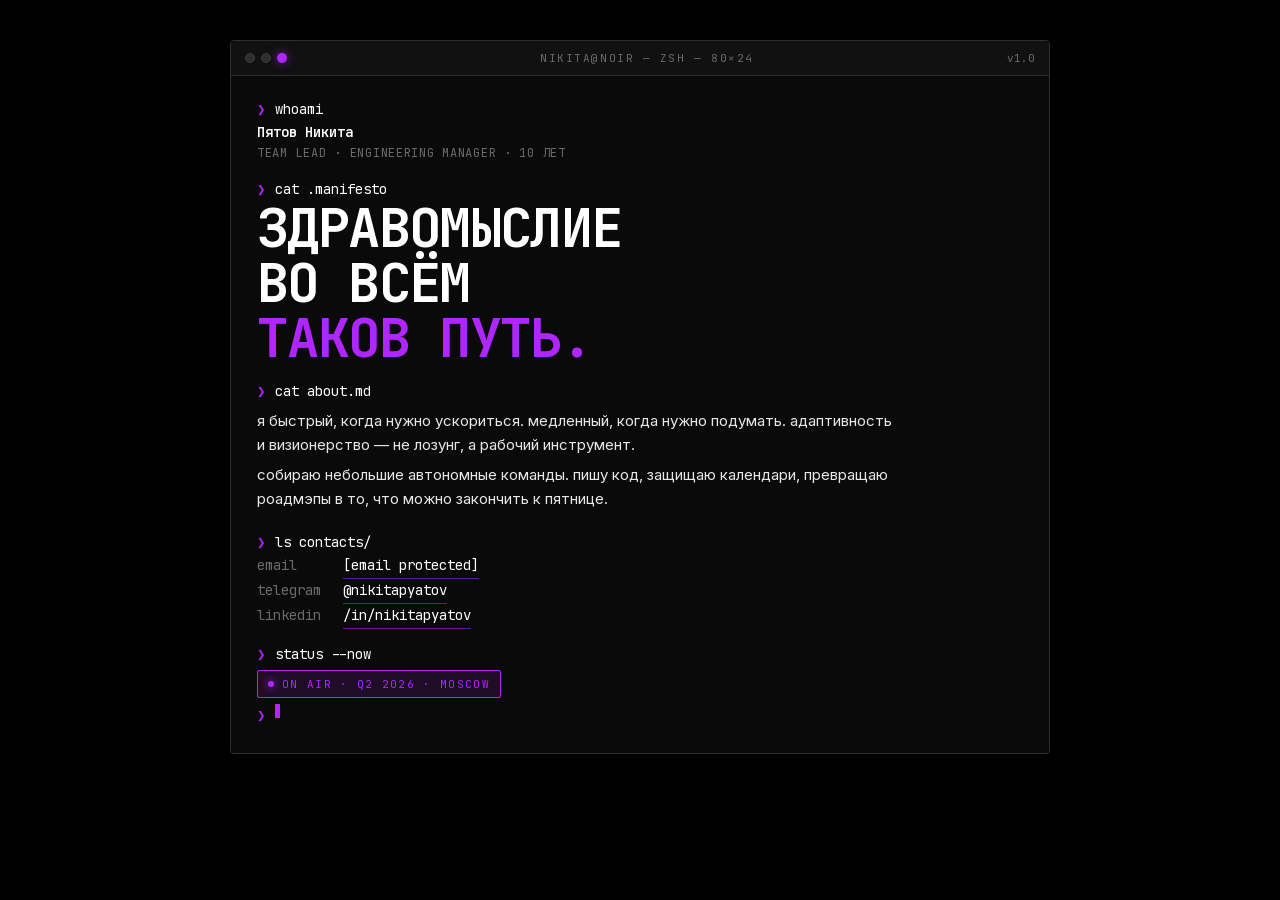
==== index.html @ 37ca654f "Rename terminal.html to index.html" ====
<!doctype html>
<html lang="ru">
<head>
<meta charset="utf-8" />
<title>Пятов Никита · team lead</title>
<meta name="viewport" content="width=device-width,initial-scale=1" />
<meta name="description" content="Пятов Никита — team lead / engineering manager. 10 лет в разработке." />
<meta name="color-scheme" content="dark" />

<!-- Fonts: JetBrains Mono + Inter, Latin + Cyrillic subsets -->
<style>
  @font-face {
    font-family: "NN Mono";
    src: url("system/fonts/JetBrainsMono-cyrillic.woff2") format("woff2");
    font-weight: 100 900; font-style: normal; font-display: swap;
    unicode-range: U+0301, U+0400-045F, U+0490-0491, U+04B0-04B1, U+2116;
  }
  @font-face {
    font-family: "NN Mono";
    src: url("system/fonts/JetBrainsMono-latin.woff2") format("woff2");
    font-weight: 100 900; font-style: normal; font-display: swap;
    unicode-range: U+0000-00FF, U+0131, U+0152-0153, U+02BB-02BC, U+02C6, U+02DA, U+02DC, U+0304, U+0308, U+0329, U+2000-206F, U+20AC, U+2122, U+2191, U+2193, U+2212, U+2215, U+FEFF, U+FFFD;
  }
  @font-face {
    font-family: "NN Sans";
    src: url("system/fonts/Inter-cyrillic.woff2") format("woff2");
    font-weight: 100 900; font-style: normal; font-display: swap;
    unicode-range: U+0301, U+0400-045F, U+0490-0491, U+04B0-04B1, U+2116;
  }
  @font-face {
    font-family: "NN Sans";
    src: url("system/fonts/Inter-latin.woff2") format("woff2");
    font-weight: 100 900; font-style: normal; font-display: swap;
    unicode-range: U+0000-00FF, U+0131, U+0152-0153, U+02BB-02BC, U+02C6, U+02DA, U+02DC, U+0304, U+0308, U+0329, U+2000-206F, U+20AC, U+2122, U+2191, U+2193, U+2212, U+2215, U+FEFF, U+FFFD;
  }

  :root {
    --bg-0: #000000;
    --bg-1: #0a0a0a;
    --bg-2: #111111;
    --fg-0: #ffffff;
    --fg-1: #e8e8e8;
    --fg-2: #a0a0a0;
    --fg-3: #6a6a6a;
    --line-1: #1f1f1f;
    --line-2: #2e2e2e;
    --line-3: #404040;
    --accent: #b026ff;

    --font-mono: "NN Mono", "JetBrains Mono", "SFMono-Regular", Menlo, Consolas, monospace;
    --font-sans: "NN Sans", "Inter", -apple-system, BlinkMacSystemFont, "Helvetica Neue", Arial, sans-serif;
  }

  * { box-sizing: border-box; }
  html, body {
    margin: 0; padding: 0; background: var(--bg-0); color: var(--fg-1);
    font-family: var(--font-sans);
    -webkit-font-smoothing: antialiased; -moz-osx-font-smoothing: grayscale;
  }
  ::selection { background: var(--accent); color: var(--bg-0); }

  /* Page */
  .page {
    min-height: 100vh;
    display: flex; justify-content: center; align-items: flex-start;
    padding: 40px 24px 60px;
  }

  /* Terminal window */
  .term {
    width: 100%; max-width: 820px;
    background: var(--bg-1);
    border: 1px solid var(--line-2);
    border-radius: 4px;
    box-shadow: 0 20px 60px rgba(0,0,0,0.6);
    overflow: hidden;
    font-family: var(--font-mono);
  }

  /* Window chrome */
  .chrome {
    display: flex; align-items: center; justify-content: space-between;
    padding: 10px 14px;
    background: var(--bg-2);
    border-bottom: 1px solid var(--line-2);
  }
  .dots { display: flex; gap: 6px; }
  .dot { width: 10px; height: 10px; border-radius: 50%; background: #2e2e2e; border: 1px solid var(--line-3); }
  .dot.live { background: var(--accent); border-color: transparent; box-shadow: 0 0 10px color-mix(in srgb, var(--accent) 66%, transparent); }
  .chrome-title {
    font-size: 11px; color: var(--fg-3); letter-spacing: 0.14em; text-transform: uppercase;
  }
  .chrome-ver { font-size: 11px; color: var(--fg-3); }

  /* Body */
  .body { padding: 22px 26px 26px; font-size: 14px; line-height: 1.65; color: var(--fg-1); }

  .gap { height: 14px; }

  .cmd { display: flex; gap: 10px; color: var(--fg-0); }
  .cmd .prompt { color: var(--accent); font-weight: 700; }

  .out { color: var(--fg-0); font-weight: 600; }
  .out-m { color: var(--fg-3); font-size: 12px; letter-spacing: 0.06em; text-transform: uppercase; }

  .h {
    font-size: clamp(32px, 4.2vw, 56px);
    font-weight: 700; letter-spacing: -0.03em;
    text-transform: uppercase; line-height: 1.02;
    color: var(--fg-0);
  }
  .h.acc { color: var(--accent); }

  .p {
    margin: 6px 0;
    font-family: var(--font-sans);
    font-size: 15px; color: var(--fg-1); line-height: 1.6; max-width: 640px;
  }

  .link-row { display: flex; gap: 14px; }
  .link-row .key { color: var(--fg-3); white-space: pre; }
  .link-row a {
    color: var(--fg-0); text-decoration: none;
    border-bottom: 1px solid color-mix(in srgb, var(--accent) 55%, transparent);
    padding-bottom: 1px;
    transition: color .2s cubic-bezier(0.2,0.8,0.2,1), border-color .2s cubic-bezier(0.2,0.8,0.2,1);
  }
  .link-row a:hover { color: var(--accent); border-bottom-color: var(--accent); }

  .badge {
    display: inline-flex; align-items: center; gap: 8px;
    margin-top: 4px; padding: 4px 10px;
    border: 1px solid var(--accent);
    background: color-mix(in srgb, var(--accent) 12%, transparent);
    color: var(--accent);
    font-size: 11px; letter-spacing: 0.12em; text-transform: uppercase;
    border-radius: 2px;
  }
  .badge .bdot {
    width: 6px; height: 6px; border-radius: 50%;
    background: var(--accent);
    box-shadow: 0 0 8px var(--accent);
  }

  .cmdlive { display: flex; gap: 10px; color: var(--fg-0); margin-top: 6px; }
  .cmdlive .prompt { color: var(--accent); font-weight: 700; }
  .caret {
    display: inline-block; width: 0.55ch; height: 1em;
    background: var(--accent); vertical-align: -0.15em;
    animation: blink 1.06s steps(1) infinite;
  }
  @keyframes blink { 50% { opacity: 0; } }

  @media (max-width: 520px) {
    .page { padding: 20px 12px 40px; }
    .body { padding: 18px 18px 22px; font-size: 13px; }
    .chrome-title { display: none; }
  }
</style>
</head>
<body>

<main class="page">
  <section class="term" aria-label="Личная карточка — терминал">
    <header class="chrome">
      <div class="dots">
        <span class="dot" aria-hidden="true"></span>
        <span class="dot" aria-hidden="true"></span>
        <span class="dot live" aria-hidden="true"></span>
      </div>
      <div class="chrome-title">nikita@noir — zsh — 80×24</div>
      <div class="chrome-ver">v1.0</div>
    </header>

    <div class="body">

      <div class="cmd"><span class="prompt">❯</span><span>whoami</span></div>
      <div class="out">Пятов Никита</div>
      <div class="out-m">team lead · engineering manager · 10 лет</div>

      <div class="gap"></div>

      <div class="cmd"><span class="prompt">❯</span><span>cat .manifesto</span></div>
      <div class="h">ЗДРАВОМЫСЛИЕ</div>
      <div class="h">ВО ВСЁМ</div>
      <div class="h acc">ТАКОВ ПУТЬ.</div>

      <div class="gap"></div>

      <div class="cmd"><span class="prompt">❯</span><span>cat about.md</span></div>
      <p class="p">я быстрый, когда нужно ускориться. медленный, когда нужно подумать. адаптивность и визионерство — не лозунг, а рабочий инструмент.</p>
      <p class="p">собираю небольшие автономные команды. пишу код, защищаю календари, превращаю роадмэпы в то, что можно закончить к пятнице.</p>

      <div class="gap"></div>

      <div class="cmd"><span class="prompt">❯</span><span>ls contacts/</span></div>
      <div class="link-row"><span class="key">email    </span><a href="/cdn-cgi/l/email-protection#1c6c657d68736a72757775687d2d5c7b717d7570327f7371"><span class="__cf_email__" data-cfemail="23535a42574c554d4a484a57421263444e424a4f0d404c4e">[email&#160;protected]</span></a></div>
      <div class="link-row"><span class="key">telegram </span><a href="https://t.me/nikitapyatov" target="_blank" rel="noreferrer">@nikitapyatov</a></div>
      <div class="link-row"><span class="key">linkedin </span><a href="https://www.linkedin.com/in/nikitapyatov" target="_blank" rel="noreferrer">/in/nikitapyatov</a></div>

      <div class="gap"></div>

      <div class="cmd"><span class="prompt">❯</span><span>status --now</span></div>
      <div class="badge"><span class="bdot" aria-hidden="true"></span>ON AIR · Q2 2026 · MOSCOW</div>

      <div class="cmdlive"><span class="prompt">❯</span><span class="caret" aria-hidden="true"></span></div>

    </div>
  </section>
</main>

<script data-cfasync="false" src="/cdn-cgi/scripts/5c5dd728/cloudflare-static/email-decode.min.js"></script></body>
</html>
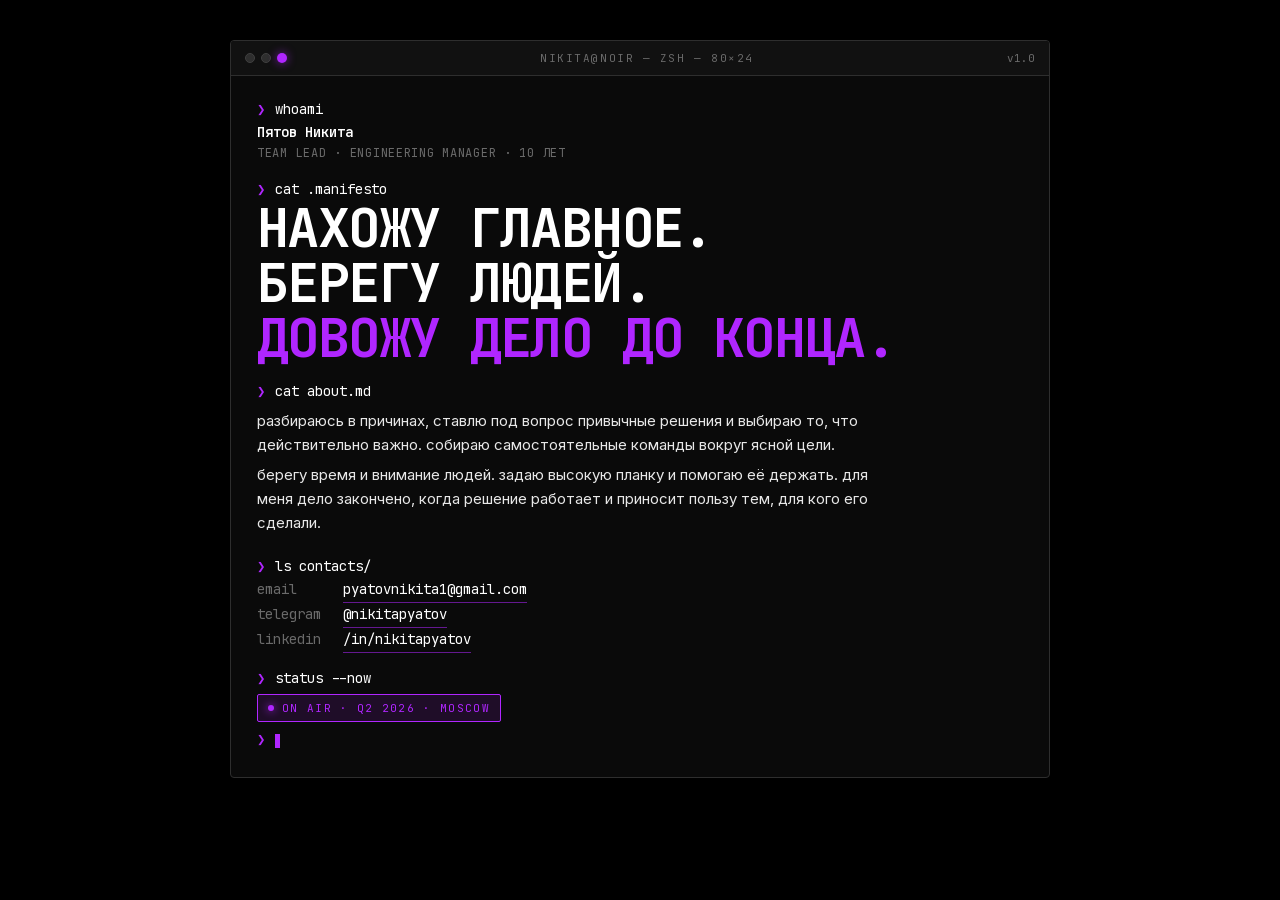
==== commit 0c5db855: "Update portfolio content and add agent documentation" ====
--- a/index.html
+++ b/index.html
@@ -4,7 +4,7 @@
 <meta charset="utf-8" />
 <title>Пятов Никита · team lead</title>
 <meta name="viewport" content="width=device-width,initial-scale=1" />
-<meta name="description" content="Пятов Никита — team lead / engineering manager. 10 лет в разработке." />
+<meta name="description" content="Пятов Никита — team lead / engineering manager. Нахожу главное. Берегу людей. Довожу дело до конца. 10 лет в разработке." />
 <meta name="color-scheme" content="dark" />
 
 <!-- Fonts: JetBrains Mono + Inter, Latin + Cyrillic subsets -->
@@ -104,12 +104,14 @@
   .out-m { color: var(--fg-3); font-size: 12px; letter-spacing: 0.06em; text-transform: uppercase; }
 
   .h {
+    margin: 0;
     font-size: clamp(32px, 4.2vw, 56px);
     font-weight: 700; letter-spacing: -0.03em;
     text-transform: uppercase; line-height: 1.02;
     color: var(--fg-0);
   }
-  .h.acc { color: var(--accent); }
+  .h span { display: block; }
+  .h .acc { color: var(--accent); }
 
   .p {
     margin: 6px 0;
@@ -120,6 +122,7 @@
   .link-row { display: flex; gap: 14px; }
   .link-row .key { color: var(--fg-3); white-space: pre; }
   .link-row a {
+    min-width: 0; overflow-wrap: anywhere;
     color: var(--fg-0); text-decoration: none;
     border-bottom: 1px solid color-mix(in srgb, var(--accent) 55%, transparent);
     padding-bottom: 1px;
@@ -142,11 +145,12 @@
     box-shadow: 0 0 8px var(--accent);
   }
 
-  .cmdlive { display: flex; gap: 10px; color: var(--fg-0); margin-top: 6px; }
+  .cmdlive { display: flex; align-items: center; gap: 10px; color: var(--fg-0); margin-top: 6px; }
   .cmdlive .prompt { color: var(--accent); font-weight: 700; }
   .caret {
     display: inline-block; width: 0.55ch; height: 1em;
-    background: var(--accent); vertical-align: -0.15em;
+    background: var(--accent);
+    transform: translateY(1px); /* Optical alignment with the prompt glyph. */
     animation: blink 1.06s steps(1) infinite;
   }
   @keyframes blink { 50% { opacity: 0; } }
@@ -181,20 +185,22 @@
       <div class="gap"></div>
 
       <div class="cmd"><span class="prompt">❯</span><span>cat .manifesto</span></div>
-      <div class="h">ЗДРАВОМЫСЛИЕ</div>
-      <div class="h">ВО ВСЁМ</div>
-      <div class="h acc">ТАКОВ ПУТЬ.</div>
+      <h1 class="h">
+        <span>Нахожу главное.</span>
+        <span>Берегу людей.</span>
+        <span class="acc">Довожу дело до&nbsp;конца.</span>
+      </h1>
 
       <div class="gap"></div>
 
       <div class="cmd"><span class="prompt">❯</span><span>cat about.md</span></div>
-      <p class="p">я быстрый, когда нужно ускориться. медленный, когда нужно подумать. адаптивность и визионерство — не лозунг, а рабочий инструмент.</p>
-      <p class="p">собираю небольшие автономные команды. пишу код, защищаю календари, превращаю роадмэпы в то, что можно закончить к пятнице.</p>
+      <p class="p">разбираюсь в причинах, ставлю под вопрос привычные решения и выбираю то, что действительно важно. собираю самостоятельные команды вокруг ясной цели.</p>
+      <p class="p">берегу время и внимание людей. задаю высокую планку и помогаю её держать. для меня дело закончено, когда решение работает и приносит пользу тем, для кого его сделали.</p>
 
       <div class="gap"></div>
 
       <div class="cmd"><span class="prompt">❯</span><span>ls contacts/</span></div>
-      <div class="link-row"><span class="key">email    </span><a href="/cdn-cgi/l/email-protection#1c6c657d68736a72757775687d2d5c7b717d7570327f7371"><span class="__cf_email__" data-cfemail="23535a42574c554d4a484a57421263444e424a4f0d404c4e">[email&#160;protected]</span></a></div>
+      <div class="link-row"><span class="key">email    </span><a href="mailto:pyatovnikita1@gmail.com">pyatovnikita1@gmail.com</a></div>
       <div class="link-row"><span class="key">telegram </span><a href="https://t.me/nikitapyatov" target="_blank" rel="noreferrer">@nikitapyatov</a></div>
       <div class="link-row"><span class="key">linkedin </span><a href="https://www.linkedin.com/in/nikitapyatov" target="_blank" rel="noreferrer">/in/nikitapyatov</a></div>
 
@@ -209,5 +215,5 @@
   </section>
 </main>
 
-<script data-cfasync="false" src="/cdn-cgi/scripts/5c5dd728/cloudflare-static/email-decode.min.js"></script></body>
+</body>
 </html>
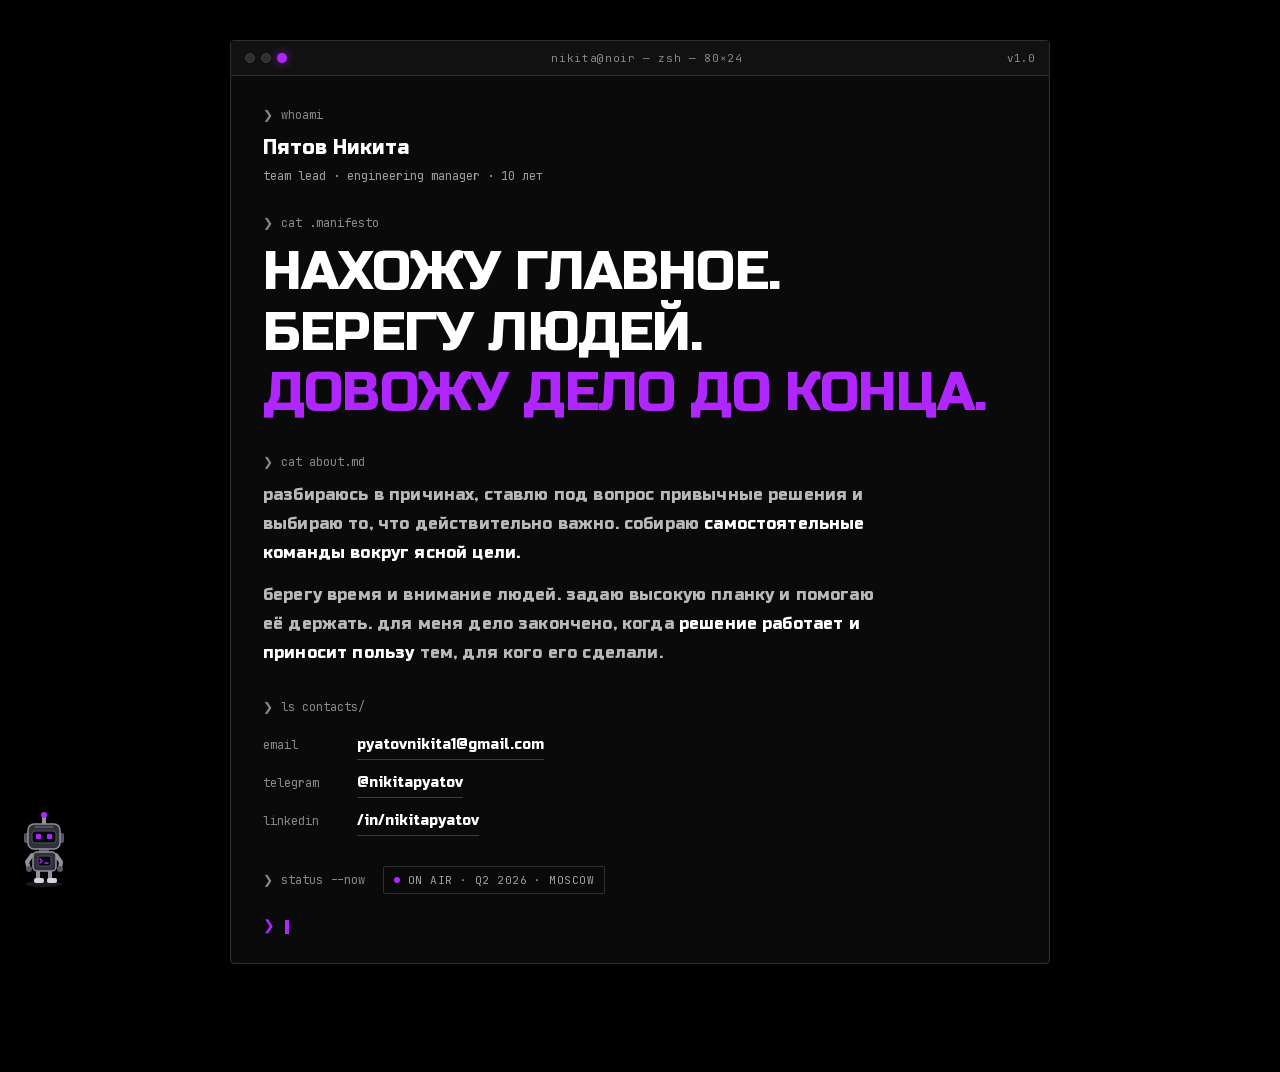
==== commit 75297e40: "Refine terminal design and add robot and matrix effects" ====
--- a/index.html
+++ b/index.html
@@ -7,8 +7,20 @@
 <meta name="description" content="Пятов Никита — team lead / engineering manager. Нахожу главное. Берегу людей. Довожу дело до конца. 10 лет в разработке." />
 <meta name="color-scheme" content="dark" />
 
-<!-- Fonts: JetBrains Mono + Inter, Latin + Cyrillic subsets -->
+<!-- Local fonts: Russo One for content, JetBrains Mono for terminal labels -->
 <style>
+  @font-face {
+    font-family: "Russo One";
+    src: url("system/fonts/RussoOne-cyrillic.woff2") format("woff2");
+    font-weight: 400; font-style: normal; font-display: swap;
+    unicode-range: U+0301, U+0400-045F, U+0490-0491, U+04B0-04B1, U+2116;
+  }
+  @font-face {
+    font-family: "Russo One";
+    src: url("system/fonts/RussoOne-latin.woff2") format("woff2");
+    font-weight: 400; font-style: normal; font-display: swap;
+    unicode-range: U+0000-00FF, U+0131, U+0152-0153, U+02BB-02BC, U+02C6, U+02DA, U+02DC, U+0304, U+0308, U+0329, U+2000-206F, U+20AC, U+2122, U+2191, U+2193, U+2212, U+2215, U+FEFF, U+FFFD;
+  }
   @font-face {
     font-family: "NN Mono";
     src: url("system/fonts/JetBrainsMono-cyrillic.woff2") format("woff2");
@@ -18,18 +30,6 @@
   @font-face {
     font-family: "NN Mono";
     src: url("system/fonts/JetBrainsMono-latin.woff2") format("woff2");
-    font-weight: 100 900; font-style: normal; font-display: swap;
-    unicode-range: U+0000-00FF, U+0131, U+0152-0153, U+02BB-02BC, U+02C6, U+02DA, U+02DC, U+0304, U+0308, U+0329, U+2000-206F, U+20AC, U+2122, U+2191, U+2193, U+2212, U+2215, U+FEFF, U+FFFD;
-  }
-  @font-face {
-    font-family: "NN Sans";
-    src: url("system/fonts/Inter-cyrillic.woff2") format("woff2");
-    font-weight: 100 900; font-style: normal; font-display: swap;
-    unicode-range: U+0301, U+0400-045F, U+0490-0491, U+04B0-04B1, U+2116;
-  }
-  @font-face {
-    font-family: "NN Sans";
-    src: url("system/fonts/Inter-latin.woff2") format("woff2");
     font-weight: 100 900; font-style: normal; font-display: swap;
     unicode-range: U+0000-00FF, U+0131, U+0152-0153, U+02BB-02BC, U+02C6, U+02DA, U+02DC, U+0304, U+0308, U+0329, U+2000-206F, U+20AC, U+2122, U+2191, U+2193, U+2212, U+2215, U+FEFF, U+FFFD;
   }
@@ -41,23 +41,24 @@
     --fg-0: #ffffff;
     --fg-1: #e8e8e8;
     --fg-2: #a0a0a0;
-    --fg-3: #6a6a6a;
+    --fg-3: #898989;
     --line-1: #1f1f1f;
     --line-2: #2e2e2e;
     --line-3: #404040;
     --accent: #b026ff;
 
-    --font-mono: "NN Mono", "JetBrains Mono", "SFMono-Regular", Menlo, Consolas, monospace;
-    --font-sans: "NN Sans", "Inter", -apple-system, BlinkMacSystemFont, "Helvetica Neue", Arial, sans-serif;
+    --font-ui: "Russo One", "Helvetica Neue", Arial, sans-serif;
+    --font-mono: "NN Mono", "SFMono-Regular", Menlo, Consolas, monospace;
   }
 
   * { box-sizing: border-box; }
   html, body {
     margin: 0; padding: 0; background: var(--bg-0); color: var(--fg-1);
-    font-family: var(--font-sans);
+    font-family: var(--font-ui); font-weight: 400; font-synthesis: none;
     -webkit-font-smoothing: antialiased; -moz-osx-font-smoothing: grayscale;
   }
   ::selection { background: var(--accent); color: var(--bg-0); }
+  a:focus-visible { outline: 2px solid var(--fg-0); outline-offset: 5px; }
 
   /* Page */
   .page {
@@ -74,7 +75,6 @@
     border-radius: 4px;
     box-shadow: 0 20px 60px rgba(0,0,0,0.6);
     overflow: hidden;
-    font-family: var(--font-mono);
   }
 
   /* Window chrome */
@@ -83,70 +83,131 @@
     padding: 10px 14px;
     background: var(--bg-2);
     border-bottom: 1px solid var(--line-2);
+    font-family: var(--font-mono);
   }
   .dots { display: flex; gap: 6px; }
   .dot { width: 10px; height: 10px; border-radius: 50%; background: #2e2e2e; border: 1px solid var(--line-3); }
   .dot.live { background: var(--accent); border-color: transparent; box-shadow: 0 0 10px color-mix(in srgb, var(--accent) 66%, transparent); }
   .chrome-title {
-    font-size: 11px; color: var(--fg-3); letter-spacing: 0.14em; text-transform: uppercase;
+    font-size: 11px; color: var(--fg-3); letter-spacing: 0.06em;
   }
   .chrome-ver { font-size: 11px; color: var(--fg-3); }
 
   /* Body */
-  .body { padding: 22px 26px 26px; font-size: 14px; line-height: 1.65; color: var(--fg-1); }
-
-  .gap { height: 14px; }
-
-  .cmd { display: flex; gap: 10px; color: var(--fg-0); }
-  .cmd .prompt { color: var(--accent); font-weight: 700; }
-
-  .out { color: var(--fg-0); font-weight: 600; }
-  .out-m { color: var(--fg-3); font-size: 12px; letter-spacing: 0.06em; text-transform: uppercase; }
+  .body { padding: 30px 32px 26px; font-size: 14px; line-height: 1.65; color: var(--fg-1); }
+  .hero { margin-top: 28px; }
+  .section { margin-top: 30px; }
+
+  .cmd {
+    display: flex; gap: 8px; align-items: baseline;
+    margin: 0 0 10px;
+    font-family: var(--font-mono); font-size: 12px; font-weight: 400; line-height: 1.5;
+    color: var(--fg-3);
+  }
+  .cmd code { font: inherit; }
+  .cmd .prompt { color: var(--fg-3); }
+
+  .out { margin: 0; color: var(--fg-0); font-size: 20px; line-height: 1.4; }
+  .out-m {
+    margin: 4px 0 0; font-family: var(--font-mono);
+    font-size: 12px; line-height: 1.7; color: var(--fg-2);
+  }
 
   .h {
     margin: 0;
-    font-size: clamp(32px, 4.2vw, 56px);
-    font-weight: 700; letter-spacing: -0.03em;
-    text-transform: uppercase; line-height: 1.02;
+    font-size: clamp(32px, 4.2vw, 54px);
+    font-weight: 400; letter-spacing: -0.015em;
+    text-transform: uppercase; line-height: 1.12;
     color: var(--fg-0);
   }
-  .h span { display: block; }
+  .h > span {
+    display: block; position: relative;
+    --glitch-delay: -6s;
+    animation: glitch-nudge 9s steps(1, end) infinite;
+    animation-delay: var(--glitch-delay);
+  }
+  .h > span:nth-child(2) { --glitch-delay: -5.85s; }
+  .h > span:nth-child(3) { --glitch-delay: -5.7s; }
   .h .acc { color: var(--accent); }
 
+  /* Decorative copies follow the same wrapping as the readable heading. */
+  .glitch-echo {
+    position: absolute; inset: 0;
+    pointer-events: none; user-select: none;
+  }
+  .glitch-echo::before, .glitch-echo::after {
+    content: attr(data-text);
+    position: absolute; inset: 0;
+    background: var(--bg-1); opacity: 0;
+    animation: glitch-slice-top 9s steps(1, end) infinite;
+    animation-delay: var(--glitch-delay);
+  }
+  .glitch-echo::before { color: #d946ef; }
+  .glitch-echo::after { color: var(--fg-0); animation-name: glitch-slice-bottom; }
+
+  @keyframes glitch-nudge {
+    0%, 94%, 98%, 100% { transform: none; }
+    95% { transform: translateX(-1px); }
+    96% { transform: translateX(1px); }
+    97% { transform: none; }
+  }
+  @keyframes glitch-slice-top {
+    0%, 94%, 98%, 100% { opacity: 0; transform: none; }
+    95% { opacity: 0.9; clip-path: inset(12% 0 68% 0); transform: translateX(3px); }
+    96% { opacity: 0.8; clip-path: inset(38% 0 44% 0); transform: translateX(-3px); }
+    97% { opacity: 0.65; clip-path: inset(20% 0 65% 0); transform: translateX(2px); }
+  }
+  @keyframes glitch-slice-bottom {
+    0%, 94%, 98%, 100% { opacity: 0; transform: none; }
+    95% { opacity: 0.8; clip-path: inset(62% 0 18% 0); transform: translateX(-3px); }
+    96% { opacity: 0.9; clip-path: inset(78% 0 8% 0); transform: translateX(3px); }
+    97% { opacity: 0.6; clip-path: inset(52% 0 32% 0); transform: translateX(-2px); }
+  }
+
   .p {
-    margin: 6px 0;
-    font-family: var(--font-sans);
-    font-size: 15px; color: var(--fg-1); line-height: 1.6; max-width: 640px;
-  }
-
-  .link-row { display: flex; gap: 14px; }
-  .link-row .key { color: var(--fg-3); white-space: pre; }
+    margin: 0;
+    font-size: 16px; color: #b8b8b8; line-height: 1.8;
+    letter-spacing: 0.01em; max-width: 620px;
+  }
+  .p + .p { margin-top: 14px; }
+  .p strong { font-weight: 400; color: var(--fg-0); }
+
+  .link-row { display: flex; gap: 14px; align-items: baseline; }
+  .link-row + .link-row { margin-top: 4px; }
+  .link-row .key {
+    flex: 0 0 5rem; color: var(--fg-3);
+    font-family: var(--font-mono); font-size: 12px; white-space: normal;
+  }
   .link-row a {
     min-width: 0; overflow-wrap: anywhere;
     color: var(--fg-0); text-decoration: none;
     border-bottom: 1px solid color-mix(in srgb, var(--accent) 55%, transparent);
-    padding-bottom: 1px;
+    padding: 7px 0 3px;
     transition: color .2s cubic-bezier(0.2,0.8,0.2,1), border-color .2s cubic-bezier(0.2,0.8,0.2,1);
   }
   .link-row a:hover { color: var(--accent); border-bottom-color: var(--accent); }
 
+  .status-row { display: flex; flex-wrap: wrap; align-items: center; gap: 8px 18px; }
+  .status-row .cmd { margin: 0; }
   .badge {
     display: inline-flex; align-items: center; gap: 8px;
-    margin-top: 4px; padding: 4px 10px;
-    border: 1px solid var(--accent);
-    background: color-mix(in srgb, var(--accent) 12%, transparent);
-    color: var(--accent);
-    font-size: 11px; letter-spacing: 0.12em; text-transform: uppercase;
+    padding: 4px 10px;
+    border: 1px solid var(--line-2);
+    color: var(--fg-2);
+    font-family: var(--font-mono); font-size: 11px;
+    letter-spacing: 0.04em; text-transform: uppercase;
     border-radius: 2px;
   }
   .badge .bdot {
     width: 6px; height: 6px; border-radius: 50%;
     background: var(--accent);
-    box-shadow: 0 0 8px var(--accent);
-  }
-
-  .cmdlive { display: flex; align-items: center; gap: 10px; color: var(--fg-0); margin-top: 6px; }
-  .cmdlive .prompt { color: var(--accent); font-weight: 700; }
+  }
+
+  .cmdlive {
+    display: flex; align-items: center; gap: 10px;
+    font-family: var(--font-mono); color: var(--fg-0); margin-top: 20px;
+  }
+  .cmdlive .prompt { color: var(--accent); }
   .caret {
     display: inline-block; width: 0.55ch; height: 1em;
     background: var(--accent);
@@ -155,14 +216,28 @@
   }
   @keyframes blink { 50% { opacity: 0; } }
 
+  @media (prefers-reduced-motion: reduce) {
+    .h > span, .glitch-echo::before, .glitch-echo::after, .caret { animation: none; }
+  }
+
   @media (max-width: 520px) {
     .page { padding: 20px 12px 40px; }
-    .body { padding: 18px 18px 22px; font-size: 13px; }
+    .body { padding: 24px 18px 22px; font-size: 14px; }
+    .hero { margin-top: 24px; }
+    .section { margin-top: 26px; }
     .chrome-title { display: none; }
   }
 </style>
+<link rel="stylesheet" href="system/matrix.css" />
+<link rel="stylesheet" href="system/robot.css" />
+<script src="system/matrix.js" defer></script>
+<script src="system/robot.js" defer></script>
 </head>
 <body>
+
+<div class="matrix-spotlight" id="matrix-spotlight" aria-hidden="true" hidden>
+  <canvas></canvas>
+</div>
 
 <main class="page">
   <section class="term" aria-label="Личная карточка — терминал">
@@ -178,42 +253,88 @@
 
     <div class="body">
 
-      <div class="cmd"><span class="prompt">❯</span><span>whoami</span></div>
-      <div class="out">Пятов Никита</div>
-      <div class="out-m">team lead · engineering manager · 10 лет</div>
-
-      <div class="gap"></div>
-
-      <div class="cmd"><span class="prompt">❯</span><span>cat .manifesto</span></div>
-      <h1 class="h">
-        <span>Нахожу главное.</span>
-        <span>Берегу людей.</span>
-        <span class="acc">Довожу дело до&nbsp;конца.</span>
-      </h1>
-
-      <div class="gap"></div>
-
-      <div class="cmd"><span class="prompt">❯</span><span>cat about.md</span></div>
-      <p class="p">разбираюсь в причинах, ставлю под вопрос привычные решения и выбираю то, что действительно важно. собираю самостоятельные команды вокруг ясной цели.</p>
-      <p class="p">берегу время и внимание людей. задаю высокую планку и помогаю её держать. для меня дело закончено, когда решение работает и приносит пользу тем, для кого его сделали.</p>
-
-      <div class="gap"></div>
-
-      <div class="cmd"><span class="prompt">❯</span><span>ls contacts/</span></div>
-      <div class="link-row"><span class="key">email    </span><a href="mailto:pyatovnikita1@gmail.com">pyatovnikita1@gmail.com</a></div>
-      <div class="link-row"><span class="key">telegram </span><a href="https://t.me/nikitapyatov" target="_blank" rel="noreferrer">@nikitapyatov</a></div>
-      <div class="link-row"><span class="key">linkedin </span><a href="https://www.linkedin.com/in/nikitapyatov" target="_blank" rel="noreferrer">/in/nikitapyatov</a></div>
-
-      <div class="gap"></div>
-
-      <div class="cmd"><span class="prompt">❯</span><span>status --now</span></div>
-      <div class="badge"><span class="bdot" aria-hidden="true"></span>ON AIR · Q2 2026 · MOSCOW</div>
-
-      <div class="cmdlive"><span class="prompt">❯</span><span class="caret" aria-hidden="true"></span></div>
+      <div class="identity">
+        <div class="cmd" aria-hidden="true"><span class="prompt">❯</span><code>whoami</code></div>
+        <p class="out">Пятов Никита</p>
+        <p class="out-m">team lead · engineering manager · 10 лет</p>
+      </div>
+
+      <div class="hero">
+        <div class="cmd" aria-hidden="true"><span class="prompt">❯</span><code>cat .manifesto</code></div>
+        <h1 class="h">
+          <span>Нахожу главное.<span class="glitch-echo" aria-hidden="true" data-text="Нахожу главное."></span></span>
+          <span>Берегу людей.<span class="glitch-echo" aria-hidden="true" data-text="Берегу людей."></span></span>
+          <span class="acc">Довожу дело до&nbsp;конца.<span class="glitch-echo" aria-hidden="true" data-text="Довожу дело до&nbsp;конца."></span></span>
+        </h1>
+      </div>
+
+      <section class="section" id="about" aria-labelledby="about-heading">
+        <h2 class="cmd" id="about-heading" aria-label="Как я работаю"><span class="prompt" aria-hidden="true">❯</span><code>cat about.md</code></h2>
+        <p class="p">разбираюсь в причинах, ставлю под вопрос привычные решения и выбираю то, что действительно важно. собираю <strong>самостоятельные команды вокруг ясной цели.</strong></p>
+        <p class="p">берегу время и внимание людей. задаю высокую планку и помогаю её держать. для меня дело закончено, когда <strong>решение работает и приносит пользу</strong> тем, для кого его сделали.</p>
+      </section>
+
+      <section class="section" aria-labelledby="contacts-heading">
+        <h2 class="cmd" id="contacts-heading" aria-label="Контакты"><span class="prompt" aria-hidden="true">❯</span><code>ls contacts/</code></h2>
+        <div class="link-row"><span class="key">email</span><a href="mailto:pyatovnikita1@gmail.com">pyatovnikita1@gmail.com</a></div>
+        <div class="link-row"><span class="key">telegram</span><a href="https://t.me/nikitapyatov" target="_blank" rel="noreferrer">@nikitapyatov</a></div>
+        <div class="link-row"><span class="key">linkedin</span><a href="https://www.linkedin.com/in/nikitapyatov" target="_blank" rel="noreferrer">/in/nikitapyatov</a></div>
+      </section>
+
+      <footer class="section">
+        <div class="status-row">
+          <div class="cmd" aria-hidden="true"><span class="prompt">❯</span><code>status --now</code></div>
+          <div class="badge"><span class="bdot" aria-hidden="true"></span>ON AIR · Q2 2026 · MOSCOW</div>
+        </div>
+        <div class="cmdlive" aria-hidden="true"><span class="prompt">❯</span><span class="caret"></span></div>
+      </footer>
 
     </div>
   </section>
 </main>
 
+<div class="robot-track" id="robot-track" hidden>
+  <button class="robot" id="terminal-robot" type="button" data-side="left" data-facing="right" aria-label="Робот. Перебежать в правый угол">
+    <span class="robot-facing">
+      <svg viewBox="0 0 64 80" xmlns="http://www.w3.org/2000/svg" aria-hidden="true" focusable="false">
+        <ellipse class="robot-shadow" cx="32" cy="74" rx="18" ry="3" />
+        <g class="robot-rig">
+          <g class="robot-leg-left">
+            <path class="robot-limb" d="M26 59v10" />
+            <rect class="robot-foot" x="22" y="68" width="10" height="5" rx="2" />
+          </g>
+          <g class="robot-leg-right">
+            <path class="robot-limb" d="M38 59v10" />
+            <rect class="robot-foot" x="35" y="68" width="10" height="5" rx="2" />
+          </g>
+          <g class="robot-arm-left">
+            <path class="robot-limb" d="M20 45l-5 7 2 7" />
+            <circle class="robot-joint" cx="17" cy="59" r="3" />
+          </g>
+          <g class="robot-arm-right">
+            <path class="robot-limb" d="M44 45l5 7-1 7" />
+            <circle class="robot-joint" cx="48" cy="59" r="3" />
+          </g>
+          <rect class="robot-joint" x="27" y="37" width="10" height="8" rx="2" />
+          <rect class="robot-shell" x="21" y="42" width="23" height="19" rx="4" />
+          <rect class="robot-visor" x="26" y="46" width="13" height="10" rx="2" />
+          <path d="m28 49 2 2-2 2m5 0h3" fill="none" stroke="currentColor" stroke-width="1.5" stroke-linecap="round" stroke-linejoin="round" />
+          <path class="robot-limb" d="M32 14V7" />
+          <circle class="robot-accent robot-signal" cx="32" cy="5" r="3" />
+          <rect class="robot-joint" x="12" y="23" width="6" height="10" rx="2" />
+          <rect class="robot-joint" x="46" y="23" width="6" height="10" rx="2" />
+          <rect class="robot-shell" x="16" y="14" width="32" height="25" rx="6" />
+          <path d="M23 17h18" fill="none" stroke="#d4d4dd" stroke-opacity=".4" stroke-linecap="round" />
+          <rect class="robot-visor" x="20" y="21" width="24" height="12" rx="3" />
+          <g class="robot-eyes robot-accent">
+            <rect x="24" y="24" width="5" height="5" rx="1" />
+            <rect x="35" y="24" width="5" height="5" rx="1" />
+          </g>
+        </g>
+      </svg>
+    </span>
+  </button>
+</div>
+
 </body>
 </html>
--- a/system/matrix.css
+++ b/system/matrix.css
@@ -0,0 +1,13 @@
+/* Between the terminal's background and its readable content. */
+.matrix-spotlight {
+  position: fixed; inset: 0; z-index: 1;
+  overflow: hidden; pointer-events: none;
+  opacity: 0; transition: opacity 180ms ease-out;
+}
+.matrix-spotlight.is-visible { opacity: 1; }
+.matrix-spotlight canvas { position: absolute; top: 0; left: 0; }
+.chrome, .body { position: relative; z-index: 2; }
+
+@media (prefers-reduced-motion: reduce) {
+  .matrix-spotlight { transition: none; }
+}
--- a/system/robot.css
+++ b/system/robot.css
@@ -0,0 +1,86 @@
+/* A small, local SVG companion. Only the robot itself captures pointer input. */
+.robot-track {
+  --robot-size: 64px;
+  position: fixed;
+  left: max(12px, env(safe-area-inset-left));
+  right: max(12px, env(safe-area-inset-right));
+  bottom: max(10px, env(safe-area-inset-bottom));
+  height: calc(var(--robot-size) * 1.25);
+  z-index: 10;
+  pointer-events: none;
+}
+
+.robot {
+  position: absolute; left: 0; bottom: 0;
+  width: var(--robot-size); height: 100%;
+  padding: 0; border: 0; border-radius: 8px;
+  background: transparent; color: var(--accent);
+  appearance: none; cursor: pointer;
+  pointer-events: auto; touch-action: manipulation;
+  -webkit-tap-highlight-color: transparent;
+}
+.robot[data-side="right"] { left: calc(100% - var(--robot-size)); }
+.robot.is-running { transition: left var(--run-duration) linear; cursor: default; }
+.robot:focus-visible { outline: 2px solid var(--fg-0); outline-offset: 3px; }
+.robot-facing { display: block; width: 100%; height: 100%; }
+.robot[data-facing="left"] .robot-facing { transform: scaleX(-1); }
+.robot svg { display: block; width: 100%; height: 100%; overflow: visible; }
+
+.robot-shell { fill: #303039; stroke: #90909e; stroke-width: 1.5; }
+.robot-joint { fill: #555560; }
+.robot-visor { fill: #08080c; stroke: #50505e; stroke-width: 1; }
+.robot-accent { fill: currentColor; }
+.robot-limb { fill: none; stroke: #92929e; stroke-width: 4; stroke-linecap: round; stroke-linejoin: round; }
+.robot-foot { fill: #d4d4dd; }
+.robot-shadow { fill: #a0a0b8; opacity: 0.16; }
+.robot-rig { animation: robot-idle 3.6s ease-in-out infinite; }
+.robot-eyes { transform-box: fill-box; transform-origin: center; animation: robot-blink 5.8s infinite; }
+.robot-signal { animation: robot-signal 4s ease-in-out infinite; }
+.robot-arm-left { transform-origin: 20px 45px; }
+.robot-arm-right { transform-origin: 44px 45px; animation: robot-wave 9s ease-in-out infinite; }
+.robot-leg-left { transform-origin: 26px 59px; }
+.robot-leg-right { transform-origin: 38px 59px; }
+.robot:hover .robot-visor, .robot:focus-visible .robot-visor { stroke: currentColor; }
+
+.robot.is-running .robot-rig { animation: robot-bounce 180ms ease-in-out infinite alternate; }
+.robot.is-running .robot-arm-left,
+.robot.is-running .robot-leg-right { animation: robot-stride 180ms ease-in-out infinite alternate; }
+.robot.is-running .robot-arm-right,
+.robot.is-running .robot-leg-left { animation: robot-stride 180ms ease-in-out infinite alternate-reverse; }
+
+@keyframes robot-idle {
+  0%, 100% { transform: translateY(0); }
+  50% { transform: translateY(-1.5px); }
+}
+@keyframes robot-blink {
+  0%, 90%, 96%, 100% { transform: scaleY(1); }
+  92%, 94% { transform: scaleY(0.12); }
+}
+@keyframes robot-signal {
+  0%, 100% { opacity: 0.55; }
+  50% { opacity: 1; }
+}
+@keyframes robot-wave {
+  0%, 78%, 100% { transform: rotate(0); }
+  82%, 90% { transform: rotate(-110deg); }
+  86%, 94% { transform: rotate(-140deg); }
+}
+@keyframes robot-bounce {
+  from { transform: translateY(0); }
+  to { transform: translateY(-2px); }
+}
+@keyframes robot-stride {
+  from { transform: rotate(-24deg); }
+  to { transform: rotate(24deg); }
+}
+
+/* Keep the final lines above the robot when the page is scrolled to the bottom. */
+.page { padding-bottom: calc(108px + env(safe-area-inset-bottom)); }
+
+@media (max-width: 520px) {
+  .robot-track { --robot-size: 56px; }
+}
+@media (prefers-reduced-motion: reduce) {
+  .robot.is-running { transition: none; }
+  .robot svg * { animation: none !important; }
+}
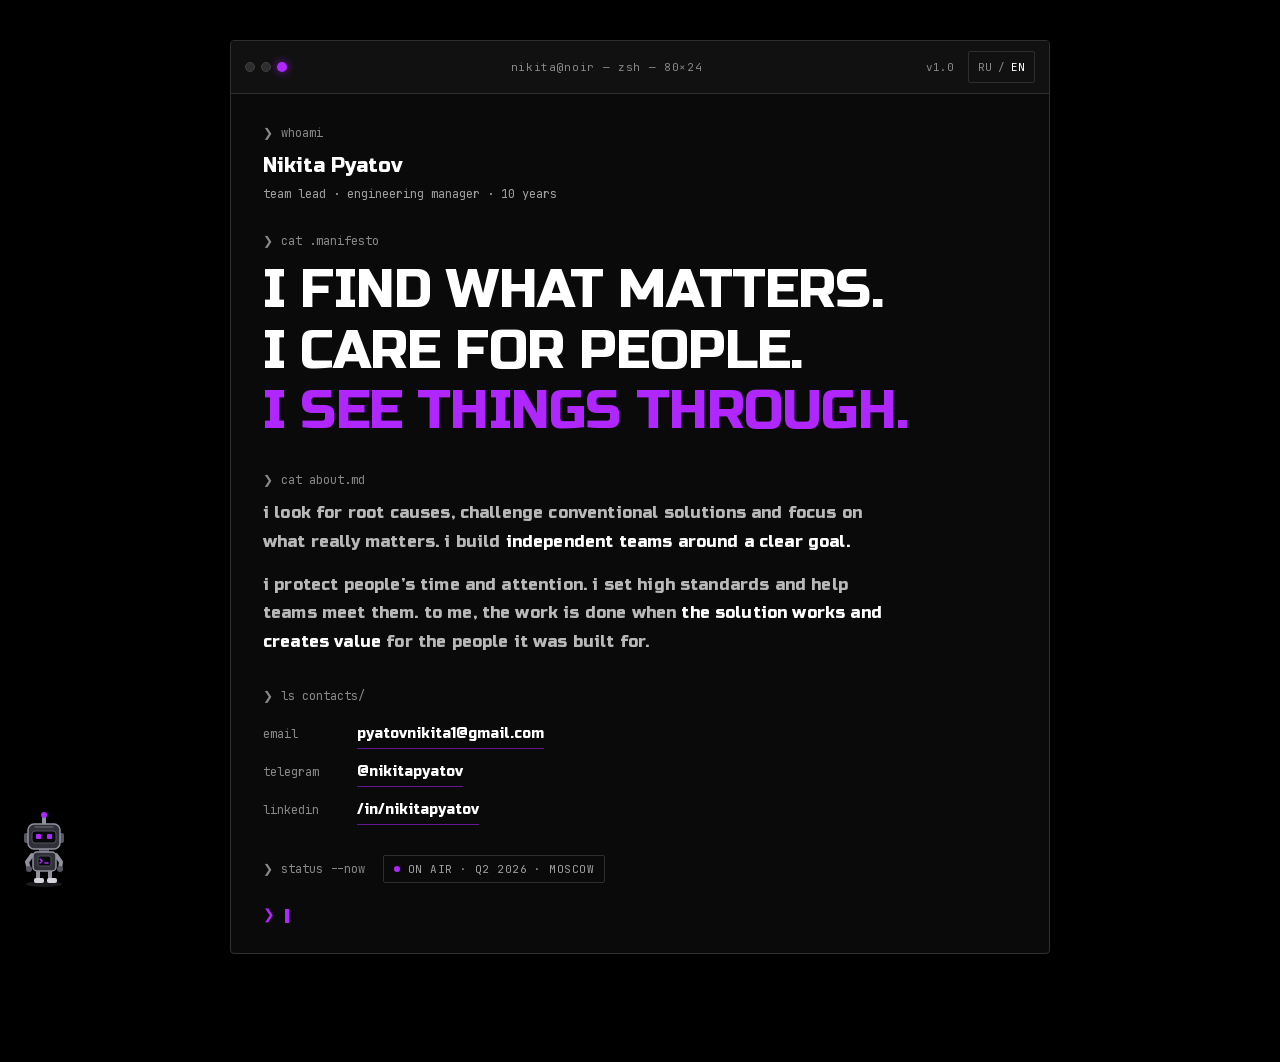
==== commit 97322601: "Add English localization and persistent language switcher" ====
--- a/index.html
+++ b/index.html
@@ -92,6 +92,19 @@
     font-size: 11px; color: var(--fg-3); letter-spacing: 0.06em;
   }
   .chrome-ver { font-size: 11px; color: var(--fg-3); }
+  .chrome-tools { display: flex; align-items: center; gap: 14px; }
+  .language-toggle {
+    align-items: center; gap: 6px;
+    min-height: 32px; padding: 5px 9px;
+    border: 1px solid var(--line-2); border-radius: 2px;
+    background: transparent; color: var(--fg-3);
+    font: 11px var(--font-mono); cursor: pointer;
+  }
+  .language-toggle:not([hidden]) { display: inline-flex; }
+  .language-toggle:hover { border-color: var(--accent); }
+  .language-toggle:focus-visible { outline: 2px solid var(--fg-0); outline-offset: 3px; }
+  html[lang="ru"] .language-toggle [lang="ru"],
+  html[lang="en"] .language-toggle [lang="en"] { color: var(--fg-0); }
 
   /* Body */
   .body { padding: 30px 32px 26px; font-size: 14px; line-height: 1.65; color: var(--fg-1); }
@@ -230,6 +243,7 @@
 </style>
 <link rel="stylesheet" href="system/matrix.css" />
 <link rel="stylesheet" href="system/robot.css" />
+<script src="system/i18n.js" defer></script>
 <script src="system/matrix.js" defer></script>
 <script src="system/robot.js" defer></script>
 </head>
@@ -240,7 +254,7 @@
 </div>
 
 <main class="page">
-  <section class="term" aria-label="Личная карточка — терминал">
+  <section class="term" aria-label="Личная карточка — терминал" data-i18n-label="terminalLabel">
     <header class="chrome">
       <div class="dots">
         <span class="dot" aria-hidden="true"></span>
@@ -248,34 +262,39 @@
         <span class="dot live" aria-hidden="true"></span>
       </div>
       <div class="chrome-title">nikita@noir — zsh — 80×24</div>
-      <div class="chrome-ver">v1.0</div>
+      <div class="chrome-tools">
+        <span class="chrome-ver">v1.0</span>
+        <button class="language-toggle" id="language-toggle" type="button" lang="en" aria-label="Switch to English" title="Switch to English" hidden>
+          <span lang="ru">RU</span><span aria-hidden="true">/</span><span lang="en">EN</span>
+        </button>
+      </div>
     </header>
 
     <div class="body">
 
       <div class="identity">
         <div class="cmd" aria-hidden="true"><span class="prompt">❯</span><code>whoami</code></div>
-        <p class="out">Пятов Никита</p>
-        <p class="out-m">team lead · engineering manager · 10 лет</p>
+        <p class="out" data-i18n="name">Пятов Никита</p>
+        <p class="out-m" data-i18n="role">team lead · engineering manager · 10 лет</p>
       </div>
 
       <div class="hero">
         <div class="cmd" aria-hidden="true"><span class="prompt">❯</span><code>cat .manifesto</code></div>
         <h1 class="h">
-          <span>Нахожу главное.<span class="glitch-echo" aria-hidden="true" data-text="Нахожу главное."></span></span>
-          <span>Берегу людей.<span class="glitch-echo" aria-hidden="true" data-text="Берегу людей."></span></span>
-          <span class="acc">Довожу дело до&nbsp;конца.<span class="glitch-echo" aria-hidden="true" data-text="Довожу дело до&nbsp;конца."></span></span>
+          <span><span data-i18n="manifestoFocus">Нахожу главное.</span><span class="glitch-echo" aria-hidden="true" data-i18n-glitch="manifestoFocus" data-text="Нахожу главное."></span></span>
+          <span><span data-i18n="manifestoPeople">Берегу людей.</span><span class="glitch-echo" aria-hidden="true" data-i18n-glitch="manifestoPeople" data-text="Берегу людей."></span></span>
+          <span class="acc"><span data-i18n="manifestoFinish">Довожу дело до&nbsp;конца.</span><span class="glitch-echo" aria-hidden="true" data-i18n-glitch="manifestoFinish" data-text="Довожу дело до&nbsp;конца."></span></span>
         </h1>
       </div>
 
       <section class="section" id="about" aria-labelledby="about-heading">
-        <h2 class="cmd" id="about-heading" aria-label="Как я работаю"><span class="prompt" aria-hidden="true">❯</span><code>cat about.md</code></h2>
-        <p class="p">разбираюсь в причинах, ставлю под вопрос привычные решения и выбираю то, что действительно важно. собираю <strong>самостоятельные команды вокруг ясной цели.</strong></p>
-        <p class="p">берегу время и внимание людей. задаю высокую планку и помогаю её держать. для меня дело закончено, когда <strong>решение работает и приносит пользу</strong> тем, для кого его сделали.</p>
+        <h2 class="cmd" id="about-heading" aria-label="Как я работаю" data-i18n-label="aboutLabel"><span class="prompt" aria-hidden="true">❯</span><code>cat about.md</code></h2>
+        <p class="p"><span data-i18n="aboutIntro">разбираюсь в причинах, ставлю под вопрос привычные решения и выбираю то, что действительно важно. собираю </span><strong data-i18n="aboutTeam">самостоятельные команды вокруг ясной цели.</strong></p>
+        <p class="p"><span data-i18n="aboutStandards">берегу время и внимание людей. задаю высокую планку и помогаю её держать. для меня дело закончено, когда </span><strong data-i18n="aboutResult">решение работает и приносит пользу</strong><span data-i18n="aboutBeneficiaries"> тем, для кого его сделали.</span></p>
       </section>
 
       <section class="section" aria-labelledby="contacts-heading">
-        <h2 class="cmd" id="contacts-heading" aria-label="Контакты"><span class="prompt" aria-hidden="true">❯</span><code>ls contacts/</code></h2>
+        <h2 class="cmd" id="contacts-heading" aria-label="Контакты" data-i18n-label="contactsLabel"><span class="prompt" aria-hidden="true">❯</span><code>ls contacts/</code></h2>
         <div class="link-row"><span class="key">email</span><a href="mailto:pyatovnikita1@gmail.com">pyatovnikita1@gmail.com</a></div>
         <div class="link-row"><span class="key">telegram</span><a href="https://t.me/nikitapyatov" target="_blank" rel="noreferrer">@nikitapyatov</a></div>
         <div class="link-row"><span class="key">linkedin</span><a href="https://www.linkedin.com/in/nikitapyatov" target="_blank" rel="noreferrer">/in/nikitapyatov</a></div>
